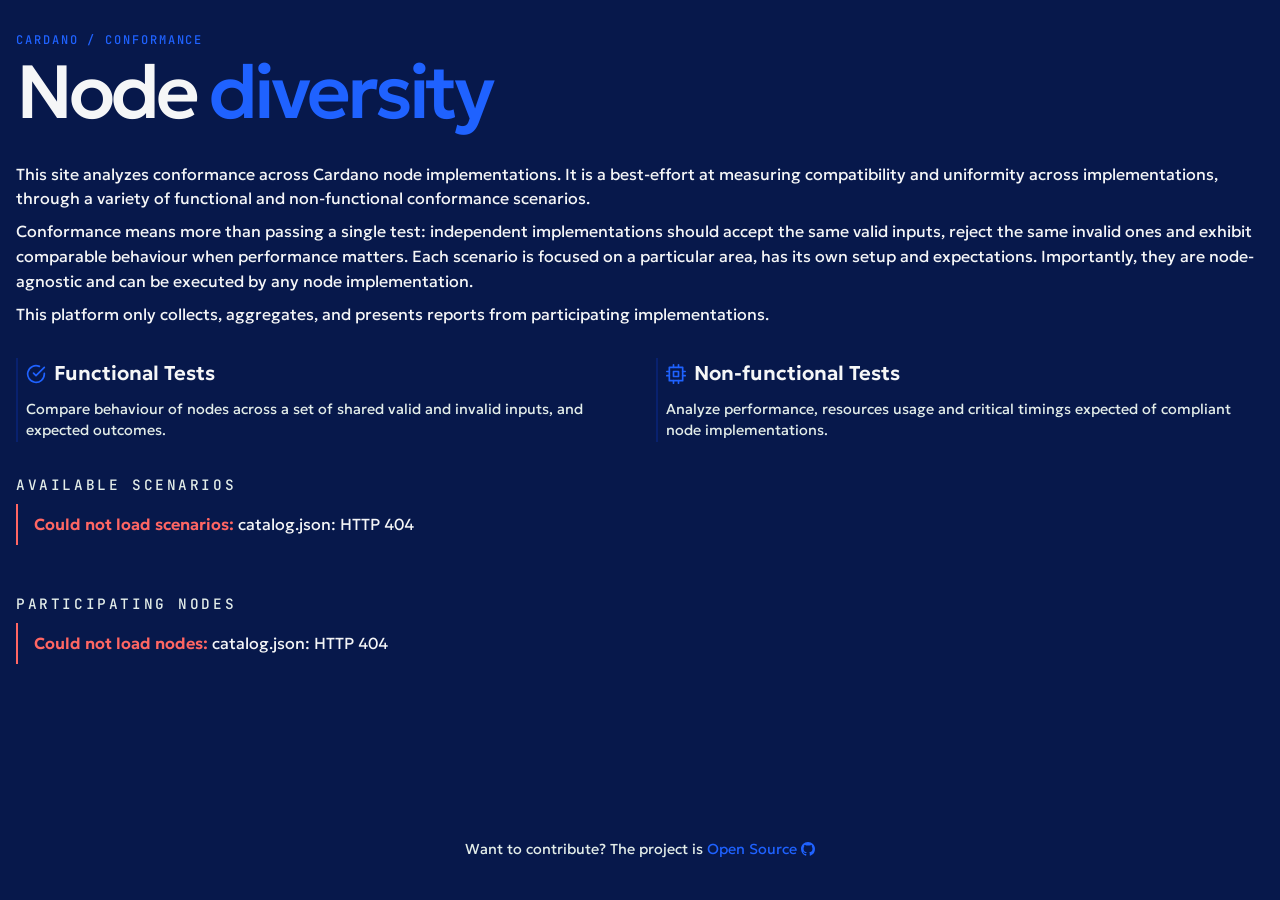
==== shared/index.html @ 98cc462e "Introduce new conformance scenarios and rework branding." ====
<!DOCTYPE html>
<html lang="en">
<head>
<meta charset="utf-8">
<meta name="viewport" content="width=device-width, initial-scale=1">
<title>Cardano Node Diversity</title>
<link rel="stylesheet" href="css/style.css">
</head>
<body>
<div class="page">
  <header class="home-hero container split">
    <div>
      <div class="eyebrow">CARDANO / CONFORMANCE</div>
      <h1>Node <span class="it">diversity</span></h1>
    </div>
  </header>

  <section class="home-intro">
    <p>This site analyzes conformance across Cardano node implementations. It is a best-effort at measuring compatibility and uniformity across implementations, through a variety of functional and non-functional conformance scenarios.</p>

    <p>Conformance means more than passing a single test: independent implementations should accept the same valid inputs, reject the same invalid ones and exhibit comparable behaviour when performance matters. Each scenario is focused on a particular area, has its own setup and expectations. Importantly, they are node-agnostic and can be executed by any node implementation.</p>

    <p>This platform only collects, aggregates, and presents reports from participating implementations.</p>

    <div class="home-explain">
      <article>
        <h2 class="icon-prefix"><img src="icons/check-circle.svg" alt="">Functional Tests</h2>
        <p class="prose m-top-sm">Compare behaviour of nodes across a set of shared valid and invalid inputs, and expected outcomes.</p>
      </article>
      <article>
        <h2 class="icon-prefix"><img src="icons/cpu.svg" alt="">Non-functional Tests</h2>
        <p class="prose m-top-sm">Analyze performance, resources usage and critical timings expected of compliant node implementations.</p>
      </article>
    </div>
  </section>

  <section>
    <div class="section-title">Available scenarios</div>
    <div id="scenarios" class="scenario-grid"><div class="loading">Loading scenarios&hellip;</div></div>
  </section>

  <section class="node-section">
    <div class="section-title">Participating nodes</div>
    <div id="nodes" class="node-list"><div class="loading">Loading nodes&hellip;</div></div>
  </section>

  <footer>
    <div class="footer-line">Want to contribute? The project is <a href="https://github.com/pragma-org/node-diversity-conformance" target="_blank" rel="noopener">Open Source <svg class="gh-link" fill="currentColor" width="16" height="16" viewBox="0 0 16 16"><path d="M8 0C3.58 0 0 3.58 0 8c0 3.54 2.29 6.53 5.47 7.59.4.07.55-.17.55-.38 0-.19-.01-.82-.01-1.49-2.01.37-2.53-.49-2.69-.94-.09-.23-.48-.94-.82-1.13-.28-.15-.68-.52-.01-.53.63-.01 1.08.58 1.23.82.72 1.21 1.87.87 2.33.66.07-.52.28-.87.51-1.07-1.78-.2-3.64-.89-3.64-3.95 0-.87.31-1.59.82-2.15-.08-.2-.36-1.02.08-2.12 0 0 .67-.21 2.2.82.64-.18 1.32-.27 2-.27.68 0 1.36.09 2 .27 1.53-1.04 2.2-.82 2.2-.82.44 1.1.16 1.92.08 2.12.51.56.82 1.27.82 2.15 0 3.07-1.87 3.75-3.65 3.95.29.25.54.73.54 1.48 0 1.07-.01 1.93-.01 2.2 0 .21.15.46.55.38A8.01 8.01 0 0016 8c0-4.42-3.58-8-8-8z"/></svg></a></div>
  </footer>
</div>
<script src="js/home.js"></script>
</body>
</html>
---- shared/css/style.css ----
@import url('https://fonts.googleapis.com/css2?family=Geologica:wght@200;300;400;500;600;700&family=JetBrains+Mono:wght@400;500;600&display=swap');

:root {
  --font-sans: 'Geologica', -apple-system, BlinkMacSystemFont, sans-serif;
  --font-mono: 'JetBrains Mono', ui-monospace, 'SF Mono', Menlo, Consolas, monospace;

  --color-bg: #07184b;

  --color-surface: #051239;
  --color-surface-hover: #08216e;

  --color-border: #051239;
  --color-border-accent: #08216e;

  --color-outline: #020613;

  --color-text: #f5f6f7;
  --color-text-muted: #e3ede9;

  --color-accent: #1f62ff;

  --color-success: #8fcb9b;
  --color-failure: #ff6663;
  --color-warning: #ffb800;

  --border-sm: 1px;
  --border-md: 2px;
  --outline-md: 8px;

  --text-xs: 0.75rem;
  --text-sm: 0.9rem;
  --text-lg: 1.25rem;
  --text-xl: clamp(2.2rem, 7vw, 4.7rem);

  --space-xs: 0.25rem;
  --space-sm: 0.5rem;
  --space-md: 1rem;
  --space-lg: 2rem;
  --space-xl: 4rem;

  --bar-lg: 2.25rem;
  --bar-sm: 1.75rem;

  --dimension-grid: 4.5rem 6ch 7ch;

  --logo-size: 4.2rem;
  --card-min-height: 13rem;
  --page-width: 80rem;
  --line-height: 1.55;
}

* { box-sizing: border-box; }
html { font-size: 16px; }
body {
  min-height: 100vh;
  margin: 0;
  background: var(--color-bg);
  color: var(--color-text);
  font-family: var(--font-sans);
  font-feature-settings: 'tnum';
  line-height: var(--line-height);
  -webkit-font-smoothing: antialiased;
}
a { color: var(--color-accent) !important; text-decoration: none; }
a:hover { text-decoration: underline; }
button { border: 0; font: inherit; }
code, pre { font-family: var(--font-mono); }
code { color: var(--color-text); font-size: var(--text-sm); }
h1, h2, h3, p { margin: 0; }
h1 { font-size: var(--text-xl); font-weight: 500; letter-spacing: -0.055em; line-height: 0.98; }
h2 { font-size: var(--text-lg); }
[hidden] { display: none !important; }

/* Shared behavior */
.container { display: flex; align-items: center; gap: var(--space-sm); }
.container.split { justify-content: space-between; }
.container.wrap { flex-wrap: wrap; }
.m-top-sm { margin-top: var(--space-sm); }
.m-top-md { margin-top: var(--space-md); }
.m-bottom-sm { margin-bottom: var(--space-sm); }
.meta-text { color: var(--color-text-muted); font: var(--text-xs) var(--font-mono); }
.key-values { display: flex; flex-direction: column; gap: 0.12rem; }
.key-value { display: flex; justify-content: space-between; gap: var(--space-md); color: var(--color-text-muted); font: var(--text-xs) var(--font-mono); }
.icon-prefix { display: inline-flex; align-items: center; gap: var(--space-sm); }
.panel { background: var(--color-surface); }
.footer-line a[href*='github.com']::after {
  display: inline-block;
  width: var(--text-sm);
  height: var(--text-sm);
  background-color: currentColor;
  content: '';
  vertical-align: -0.15em;
  mask: url('../icons/github.svg') center / contain no-repeat;
  -webkit-mask: url('../icons/github.svg') center / contain no-repeat;
}
.footer-line .gh-link { display: none; }
.button,
.gh-link {
  display: inline-flex;
  align-items: center;
  justify-content: center;
  gap: var(--space-sm);
  color: var(--color-accent);
  cursor: pointer;
}
.button:hover, .button.active { background: var(--color-accent); color: var(--color-text); }
.button { padding: var(--space-sm) var(--space-md); background: none; }

.page { display: flex; width: min(calc(100% - var(--space-lg)), var(--page-width)); min-height: 100vh; margin: 0 auto; padding: var(--space-lg) 0 var(--space-md); flex-direction: column; }
.header,
.home-hero {
  display: flex;
  align-items: flex-start;
  justify-content: space-between;
  gap: var(--space-lg);
}
.header { margin-bottom: var(--space-md); padding-bottom: var(--space-sm); }
.home-hero { align-items: flex-end; }
.header-copy { min-width: 0; }
.header h1 .it, .home-hero h1 .it { color: var(--color-accent); }
.header p { margin-top: var(--space-sm); color: var(--color-text-muted); }
.header p code { font-size: 0.9em; font-weight: 500; }
.home-hero p { margin-top: var(--space-md); color: var(--color-text); }
.breadcrumb-link { color: inherit; }
.breadcrumb-link:hover { color: var(--color-text); text-decoration: none; }

.eyebrow,
.section-title,
.filter-bar .label,
.bar-group-label,
.status { font-family: var(--font-mono); text-transform: uppercase; }
.eyebrow { margin-bottom: var(--space-sm); color: var(--color-accent); font: 500 var(--text-xs) var(--font-mono); letter-spacing: 0.16em; }
.section { margin-bottom: var(--space-xl); }
.section-title { padding-bottom: var(--space-sm); color: var(--color-text-muted); font-size: var(--text-sm); font-weight: 500; letter-spacing: 0.18em; }
.section-title em { margin-left: var(--space-sm); color: var(--color-text-muted); font: 400 var(--text-sm) var(--font-sans); letter-spacing: 0; text-transform: none; }
.section-title-controls { display: flex; align-items: center; justify-content: space-between; gap: var(--space-md); }
.section-title-controls .filter-bar { flex: 1 1 auto; justify-content: flex-end; margin-bottom: 0; letter-spacing: 0; }
.note { margin-bottom: var(--space-md); padding: var(--space-sm) var(--space-md); border-left: var(--border-md) solid var(--color-accent); color: var(--color-text); }
.note strong { color: var(--color-text); font-weight: 600; }
.note em { color: var(--color-accent); font-style: italic; font-weight: 500; }
.note.error { border-left-color: var(--color-failure); }
.note.warn { border-left-color: var(--color-warning); }
.note.error strong { color: var(--color-failure); }
.note.warn strong { color: var(--color-warning); }
.note svg { margin-right: var(--space-sm); }

.summary,
.scenario-grid { display: grid; grid-template-columns: repeat(auto-fit, minmax(13rem, 1fr)); gap: var(--space-md); }
.card { position: relative; padding: var(--space-md); transition: border-color 0.15s; }
.card, .scenario-card, .node-card { box-shadow: var(--outline-md) var(--outline-md) var(--color-outline); }
.scenario-card:hover, .turbo-node-card.selected, .turbo-node-card:hover { box-shadow: var(--outline-md) var(--outline-md) var(--color-accent); }
.node-name,
.fail-header .name { font-size: var(--text-sm); font-weight: 600; }
.dot, .node-name .dot, .fail-header .name .dot { width: 0.35rem; height: 0.35rem; flex: 0 0 auto; display: inline-flex; }
.status { display: inline-flex; align-items: center; gap: var(--space-sm); margin-bottom: var(--space-sm); font-size: var(--text-xs); font-weight: 600; letter-spacing: 0.16em; }
.status::before { width: var(--space-sm); height: var(--border-sm); background: currentColor; content: ''; opacity: 0.5; }
.score.pass, .score.full, .status.pass, .key-value .ok, .dimension-status.full, td.full { color: var(--color-success); }
.score.fail, .score.partial, .status.fail, .key-value .ko, .dimension-status.partial, td.partial { color: var(--color-failure); }
.status.error, .status.unknown, td.na, td.missing, .dimension-status.unknown { color: var(--color-text-muted); }
.card .score { font-size: var(--text-lg); font-weight: 600; font-variant-numeric: tabular-nums; letter-spacing: -0.02em; line-height: 1; }
.card .ratio, .score + .cnt { margin-left: var(--space-md); color: var(--color-text-muted); font: 500 var(--text-xs) var(--font-mono); }
.key-values.m-top-md { margin-top: var(--space-md); }
.key-value .ok { color: var(--color-success); }
.key-value .ko { color: var(--color-failure); }
.meta-text a { color: var(--color-text); }
.card .err-msg, .card .warn-msg { color: var(--color-failure); font: var(--text-xs) var(--font-mono); opacity: 0.8; overflow-wrap: anywhere; }
.card .warn-msg { color: var(--color-warning); }

.bar-chart { display: flex; flex-direction: column; gap: var(--space-sm); }
.bar-group-label { display: flex; align-items: center; gap: var(--space-sm); margin-top: var(--space-sm); color: var(--color-text-muted); font-size: var(--text-xs); font-weight: 600; letter-spacing: 0.2em; }
.bar-group-label:first-child { margin-top: 0; }
.bar-group-label::before { width: var(--space-md); height: var(--border-sm); background: currentColor; content: ''; opacity: 0.7; }
.bar-group-fraction { margin-left: auto; letter-spacing: 0; text-transform: none; }
.bar-row { position: relative; height: var(--bar-lg); overflow: hidden; }
.bar-row.slim { height: var(--bar-sm); }
.bar-fill { min-width: var(--border-md); height: 100%; opacity: 0.32; }
.bar-info { position: absolute; inset: 0; display: flex; align-items: center; justify-content: space-between; gap: var(--space-md); padding: 0 var(--space-md); pointer-events: none; }
.bar-info-group { display: flex; align-items: baseline; gap: var(--space-md); min-width: 0; }
.bar-name { font-size: var(--text-sm); font-weight: 600; }
.bar-row.slim .bar-name { font-size: var(--text-sm); font-weight: 500; }
.bar-info-group .meta-text { white-space: nowrap; }
.bar-value { color: var(--color-text); font-weight: 600; }

.filter-bar { margin-bottom: var(--space-md); }
.filter-bar .label { margin-right: var(--space-sm); color: var(--color-text-muted); font-size: var(--text-xs); font-weight: 500; letter-spacing: 0.18em; }
.filter-sep { width: var(--border-sm); height: 1.1rem; margin: 0 var(--space-sm); background: var(--color-border); }

.table-wrap { overflow-x: auto; }
table { width: 100%; border-collapse: collapse; font-size: var(--text-sm); table-layout:fixed; }
.uplc-table col.table-scenario { width: 34%; }
.uplc-table { table-layout: auto; }
.uplc-table col.table-node { width: 1%; }
th, td { padding: var(--space-sm) var(--space-md); text-align: right; }
th { position: sticky; top: 0; border-bottom: var(--border-md) solid var(--color-outline); color: var(--color-text); font-weight: 600; white-space: nowrap; }
th > .dot { margin-right: var(--space-sm); position: relative; top: 0.1em; }
th:first-child, td:first-child { text-align: left; }
th .th-sub { display: block; margin-top: 0.15rem; font-weight: 400; }
td { color: var(--color-text); font-family: var(--font-mono); font-variant-numeric: tabular-nums; white-space: nowrap; word-wrap: break-word; }
td:first-child { color: var(--color-text); font-weight: 500; }
tbody { border-left: var(--border-md) solid var(--color-surface); border-right: var(--border-md) solid var(--color-surface); }
tbody tr td { background: var(--color-surface); }
tbody tr:hover td { background: var(--color-surface-hover); }
tbody tr.grouped:hover > td:first-child { background: var(--color-surface); }
tbody tr.grouped:hover + tr td { background: var(--color-surface-hover); }
td.full, td.partial { font-weight: 600; }
span.cnt { margin-left: var(--space-sm); color: var(--color-text-muted); font-size: var(--text-xs); font-weight: 400; }
.group-count { display: flex; align-items: baseline; justify-content: flex-end; flex-wrap: wrap; gap: var(--space-md); margin-left: auto; color: var(--color-text-muted); font-weight: 400; letter-spacing: 0; }
.group-fraction { display: inline-flex; align-items: baseline; gap: var(--space-md); }
.group-fraction .score { font-size: var(--text-sm); font-weight: 600; font-variant-numeric: tabular-nums; }
.fraction-value { color: var(--color-text-muted); font: 500 var(--text-xs) var(--font-mono); white-space: nowrap; }
.empty-row td { padding: var(--space-lg); color: var(--color-text-muted); font-family: var(--font-sans); text-align: center; }
.group-header td { position: static; padding-top: 0; padding-bottom: 0; }
.group-header[data-depth] td:first-child { position: relative; padding-left: calc(var(--space-md) + var(--group-depth, 0) * var(--space-lg)); }
.group-header[data-depth]:not([data-depth='0']) td:first-child::before,
.scenario-row > td:first-child::before { position: absolute; top: 0; bottom: 0; left: calc(var(--space-md) + var(--group-depth, 0) * var(--space-lg)); border-left: var(--border-sm) solid var(--color-border-accent); content: ''; }
.group-header[data-depth]:not([data-depth='0']) td:first-child::before { left: calc(var(--space-md) + var(--group-parent-depth, 0) * var(--space-lg)); }
.group-header .button, .group-header .button:hover { background: transparent; color: var(--color-text); padding-left: 0; padding-right: 0;}
.group-toggle { justify-content: flex-start; width: 100%; gap: var(--space-sm); }
.group-toggle-marker { width: 1ch; flex: 0 0 1ch; color: var(--color-accent); font-family: var(--font-mono); }
.group-toggle-marker::before { content: '\2212'; }
.group-toggle[aria-expanded='false'] .group-toggle-marker::before { content: '+'; }
.group-label { flex: 0 0 auto; }
.group-dimensions, .dimension-labels { color: var(--color-text-muted); font: var(--text-xs) var(--font-mono); }
.uplc-table .group-node-cell, .uplc-table .dimension-cell { min-width: 0; }
.group-node-cell > div, .dimension-cell > div { display: grid; grid-template-columns: 7ch 7ch; gap: var(--space-md); align-items: baseline; line-height: 1.2; }
.group-node-cell .score, .dimension-status { text-align: right; }
.group-node-cell .dimension-status, .dimension-cell .dimension-status { grid-column: 2; }
.scenario-toggle { display: block; width: 100%; padding: 0; background: none; color: inherit; cursor: pointer; font: inherit; text-align: left; }
.scenario-toggle::before { margin-left: var(--space-sm); margin-right: var(--space-sm); color: var(--color-accent); content: '+'; font-family: var(--font-mono); }
.scenario-toggle[aria-expanded='true']::before { content: '\2212'; }
.scenario-row td { padding-top: 0; padding-bottom: 0; }
.scenario-row > td:first-child { position: relative; padding-left: calc(var(--space-md) + var(--group-depth, 0) * var(--space-lg) + 1.8rem); }
.scenario-detail { color: var(--color-text-muted); font-size: var(--text-sm); }
.scenario-detail .prose {
  border-left: var(--border-sm) solid var(--color-border-accent);
  padding-left: var(--space-md);
  white-space: normal;
  margin-left: calc(2 * var(--space-md) + var(--space-sm));
}

.turbo-node-card { width: 100%; color: inherit; text-align: left; cursor: pointer; }
.turbo-node-card.selected { background: var(--color-surface-hover); }
.turbo-node-card.selected:hover { transform: none; }
.turbo-metrics { display: grid; gap: var(--space-sm); margin-top: var(--space-md); font: var(--text-xs) var(--font-mono); }
.turbo-metric { display: grid; grid-template-columns: 4rem minmax(0, 1fr); gap: var(--space-sm); align-items: baseline; }
.turbo-metric strong { color: var(--color-text-muted); font-weight: 500; }
.turbo-metric-values { display: grid; gap: 0.15rem; min-width: 0; color: var(--color-text); }
.turbo-metric-line { display: grid; grid-template-columns: 3.5rem 10ch minmax(0, 1fr); gap: var(--space-sm); align-items: baseline; }
.turbo-stat-label { color: var(--color-text-muted); }
.turbo-stat-value { min-width: 0; text-align: right; white-space: nowrap; }
.turbo-stat-delta { min-width: 0; white-space: nowrap; }
.turbo-stat-delta.pass { color: var(--color-success); }
.turbo-stat-delta.fail { color: var(--color-failure); }
.turbo-metric-cell { vertical-align: middle; }
.turbo-cell-values { display: grid; grid-template-columns: 11ch 9ch; justify-content: end; align-items: baseline; gap: var(--space-sm); }
.turbo-metric-cell .measure { color: var(--color-text); text-align: right; white-space: nowrap; }
.turbo-metric-cell .deviation { color: var(--color-text-muted); font-size: var(--text-xs); font-weight: 400; }
.turbo-metric-cell .deviation.pass { color: var(--color-success); }
.turbo-metric-cell .deviation.fail { color: var(--color-failure); }
tbody tr.turbo-row-hover > td { background: var(--color-surface-hover); }
td.turbo-dimension { color: var(--color-text-muted); font: 500 var(--text-xs) var(--font-mono); text-align: right; }

.fail-node { margin-bottom: var(--space-lg); }
.fail-header { display: flex; align-items: baseline; justify-content: flex-start; margin-bottom: var(--space-sm); padding-bottom: var(--space-sm); border-bottom: var(--border-sm) dashed var(--color-border); }
.fail-header .count { color: var(--color-failure); position: relative; left: var(--space-xs); }
.fail-header .count.none { color: var(--color-success); }
.fail-class { margin-bottom: var(--space-sm); }
.fail-class > summary { display: flex; justify-content: space-between; gap: var(--space-md); padding: var(--space-sm) var(--space-md); cursor: pointer; list-style: none; font-size: var(--text-sm); }
.fail-class > summary::-webkit-details-marker { display: none; }
.fail-class > summary::before { color: var(--color-accent); content: '+'; font-family: var(--font-mono); }
.fail-class[open] > summary::before { content: '\2212'; }
.fail-class > summary .cls { flex: 1; color: var(--color-text); }
.fail-class > summary .n { color: var(--color-failure); }
.fail-class > summary .rules { color: var(--color-text-muted); }
.fail-samples { padding: var(--space-sm) var(--space-md) var(--space-md); border-top: var(--border-sm) solid var(--color-border); }
.fail-sample { padding: var(--space-sm) 0; border-bottom: var(--border-sm) solid var(--color-border); }
.fail-sample:last-child { border-bottom: 0; }
.fail-sample .id, .more { color: var(--color-text); font: var(--text-xs) var(--font-mono); }
.fail-sample pre { max-height: 14rem; margin-top: var(--space-sm); padding: var(--space-sm); overflow: auto; border: var(--border-sm) solid var(--color-border); background: var(--color-bg); color: var(--color-text-muted); font-size: var(--text-xs); white-space: pre-wrap; overflow-wrap: anywhere; }
.more { padding-top: var(--space-sm); color: var(--color-text-muted); }

.sources { gap: var(--space-sm); }
.src-tag {
  padding: var(--space-sm) var(--space-md);
  color: var(--color-text-muted);
  font: var(--text-xs) var(--font-mono);
  display: inline-flex;
  justify-content: center;
  align-items: center;
  gap: var(--space-sm);
}
.loading { color: var(--color-text-muted); font: var(--text-sm) var(--font-mono); }

.home-intro { padding: var(--space-lg) 0; color: var(--color-text); }
p + p { margin-top: var(--space-sm); }
.home-explain { display: grid; grid-template-columns: repeat(2, minmax(0, 1fr)); gap: var(--space-lg); margin-top: var(--space-lg); }
.home-explain article { padding-left: var(--space-sm); border-left: var(--border-md) solid var(--color-border-accent); }
.home-explain h2 { font-weight: 600; }
.home-explain h2 img { width: var(--text-lg); height: var(--text-lg); }
.prose { color: var(--color-text); line-height: 1.5; font-size: var(--text-sm); }
.home-explain .prose { color: var(--color-text-muted); }
.node-section { margin-top: var(--space-lg); }
.node-list { display: flex; flex-direction: column; gap: var(--space-md); }
.node-card { display: flex; background: var(--color-surface); align-items: flex-start; gap: var(--space-md); padding: var(--space-md); }
.node-logo { width: var(--logo-size); height: var(--logo-size); flex: 0 0 var(--logo-size); object-fit: contain; }
.node-card-body { min-width: 0; flex: 1; }
.node-card-heading { display: flex; align-items: flex-start; justify-content: space-between; gap: var(--space-md); }
.node-card h2 { font-weight: 500; line-height: 1.2; }
.node-score { display: flex; flex: 0 0 auto; flex-direction: column; align-items: flex-end; font-family: var(--font-mono); }
.node-score strong { font-weight: 600; line-height: 1; }
.node-score span { margin-top: var(--space-sm); color: var(--color-text-muted); font-size: var(--text-xs); }
.node-scenarios { display: grid; grid-template-columns: repeat(2, minmax(0, 1fr)); gap: 0.18rem var(--space-lg); margin-top: var(--space-md); padding-top: var(--space-sm); }
.node-scenarios strong { color: var(--color-accent); font-weight: 600; }
.node-card-links { min-height: 1rem; margin-top: var(--space-sm); font: var(--text-xs) var(--font-mono); }
.node-card-separator { color: var(--color-border-accent); }
.node-description p + ul, .node-description ul + p { margin-top: var(--space-sm); }
.node-description ul { padding-left: var(--space-lg); }
.node-description code { color: var(--color-accent); }
.node-label { padding: var(--space-sm) var(--space-sm); color: var(--color-text-muted); font: var(--text-xs) var(--font-mono); }
.node-label .dot { width: 0.3rem; height: 0.3rem; }
.scenario-card { display: flex; min-height: var(--card-min-height); flex-direction: column; padding: var(--space-md); color: var(--color-text); transition: transform 0.15s, border-color 0.15s, background 0.15s; }
.scenario-card:hover, .turbo-node-card:hover { background: var(--color-surface-hover); text-decoration: none; transform: translateY(-2px); }
.scenario-card .kind { width: fit-content; padding: 0.18rem var(--space-sm); font: var(--text-xs) var(--font-mono); color: var(--color-text-muted) !important; letter-spacing: 0.08em; text-transform: uppercase; }
.scenario-card .kind img { width: var(--text-sm); height: var(--text-sm); }
.scenario-card .arrow { color: var(--color-accent); }
.scenario-card h2 { margin-top: var(--space-lg); font-weight: 500; color: var(--color-text) !important; }
.scenario-nodes { flex-wrap: wrap; margin-top: auto; padding-top: var(--space-lg); }
.scenario-meta { display: flex; flex-wrap: wrap; justify-content: space-between; gap: var(--space-md); margin-bottom: var(--space-lg); color: var(--color-text-muted); font: var(--text-xs) var(--font-mono); }
td.measure { color: var(--color-accent); font-family: var(--font-mono); white-space: nowrap; }
.dimension-summary { display: flex; flex-direction: column; gap: 0.15rem; }
.dimension-summary strong { color: var(--color-text); font-weight: 500; }
.dimension-summary .summary-measure { display: grid; grid-template-columns: 7ch 12ch; align-items: baseline; justify-content: end; gap: var(--space-md); }
.dimension-summary .summary-score { color: var(--color-text); font-size: var(--text-sm); font-weight: 600; font-variant-numeric: tabular-nums; letter-spacing: -0.02em; line-height: 1; text-align: right; }
.dimension-summary .summary-score.full { color: var(--color-success); }
.dimension-summary .summary-score.partial { color: var(--color-failure); }
.dimension-summary .summary-score.unknown { color: var(--color-text-muted); }
.dimension-summary .summary-fraction { color: var(--color-text-muted); font: 500 var(--text-xs) var(--font-mono); text-align: right; white-space: nowrap; }
.dimension-status { font: 600 var(--text-xs) var(--font-mono); }
#cost-models { color: var(--color-text-muted); }
#cost-models code { color: var(--color-accent); }

footer { margin-top: auto; margin-bottom: var(--space-sm); padding: var(--space-lg) 0 var(--space-md); color: var(--color-text-muted); font-size: var(--text-sm); text-align: center; }

@media (max-width: 48rem) {
  html { font-size: 14px; }
  .page { width: min(calc(100% - var(--space-lg)), var(--page-width)); }
  .header, .home-hero { flex-direction: column; gap: var(--space-md); }
  .home-hero { align-items: flex-start; }
  .section-title-controls { align-items: flex-start; flex-direction: column; }
  .section-title-controls .filter-bar { justify-content: flex-start; }
  .summary { grid-template-columns: 1fr; }
  .bar-sub { display: none; }
  .home-explain { grid-template-columns: 1fr; gap: var(--space-md); }
  .scenario-meta { align-items: flex-start; flex-direction: column; }
  .node-card-heading { flex-direction: column; gap: var(--space-sm); }
  .node-score { align-items: flex-start; }
}
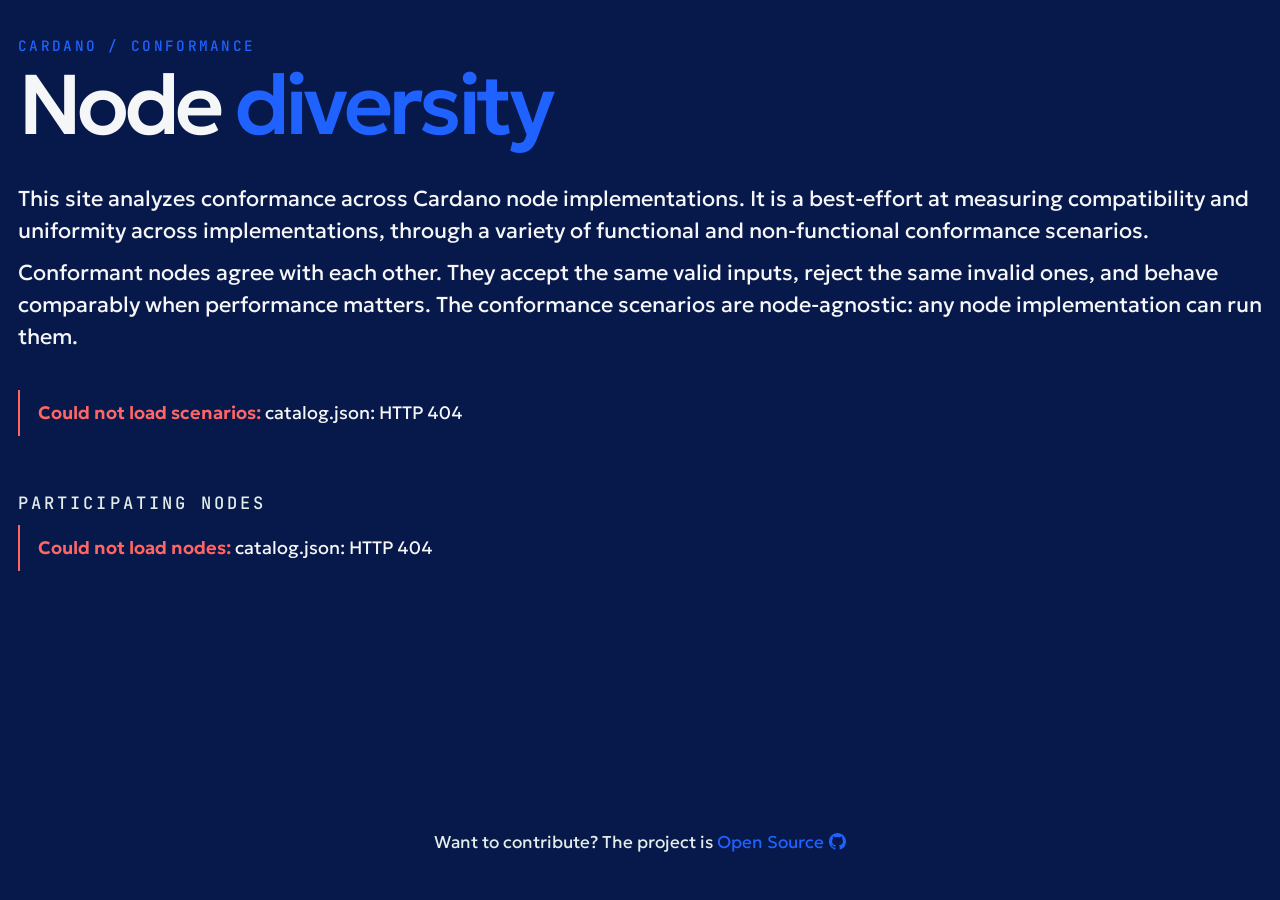
==== commit c1faced4: "feat: support v2 of the cbor report and clean-up the ui Signed-off-by: Eric Torreborre <etorreborre@" ====
--- a/shared/index.html
+++ b/shared/index.html
@@ -18,24 +18,10 @@
   <section class="home-intro">
     <p>This site analyzes conformance across Cardano node implementations. It is a best-effort at measuring compatibility and uniformity across implementations, through a variety of functional and non-functional conformance scenarios.</p>
 
-    <p>Conformance means more than passing a single test: independent implementations should accept the same valid inputs, reject the same invalid ones and exhibit comparable behaviour when performance matters. Each scenario is focused on a particular area, has its own setup and expectations. Importantly, they are node-agnostic and can be executed by any node implementation.</p>
-
-    <p>This platform only collects, aggregates, and presents reports from participating implementations.</p>
-
-    <div class="home-explain">
-      <article>
-        <h2 class="icon-prefix"><img src="icons/check-circle.svg" alt="">Functional Tests</h2>
-        <p class="prose m-top-sm">Compare behaviour of nodes across a set of shared valid and invalid inputs, and expected outcomes.</p>
-      </article>
-      <article>
-        <h2 class="icon-prefix"><img src="icons/cpu.svg" alt="">Non-functional Tests</h2>
-        <p class="prose m-top-sm">Analyze performance, resources usage and critical timings expected of compliant node implementations.</p>
-      </article>
-    </div>
+    <p>Conformant nodes agree with each other. They accept the same valid inputs, reject the same invalid ones, and behave comparably when performance matters. The conformance scenarios are node-agnostic: any node implementation can run them.</p>
   </section>
 
   <section>
-    <div class="section-title">Available scenarios</div>
     <div id="scenarios" class="scenario-grid"><div class="loading">Loading scenarios&hellip;</div></div>
   </section>
 
--- a/shared/css/style.css
+++ b/shared/css/style.css
@@ -27,13 +27,16 @@
   --border-md: 2px;
   --outline-md: 8px;
 
-  --text-xs: 0.75rem;
-  --text-sm: 0.9rem;
+  --text-xs: 0.8rem;
+  --text-sm: 0.95rem;
+  --text-md: 18px;
   --text-lg: 1.25rem;
   --text-xl: clamp(2.2rem, 7vw, 4.7rem);
 
   --space-xs: 0.25rem;
   --space-sm: 0.5rem;
+  /* How far the text under or beside a score bar is set in from the edges of the bar. */
+  --bar-indent: 0.3rem;
   --space-md: 1rem;
   --space-lg: 2rem;
   --space-xl: 4rem;
@@ -50,7 +53,7 @@
 }
 
 * { box-sizing: border-box; }
-html { font-size: 16px; }
+html { font-size: var(--text-md); }
 body {
   min-height: 100vh;
   margin: 0;
@@ -131,6 +134,8 @@
 .status { font-family: var(--font-mono); text-transform: uppercase; }
 .eyebrow { margin-bottom: var(--space-sm); color: var(--color-accent); font: 500 var(--text-xs) var(--font-mono); letter-spacing: 0.16em; }
 .section { margin-bottom: var(--space-xl); }
+.section-compact { margin-bottom: var(--space-md); }
+.section-tight { margin-bottom: var(--space-lg); }
 .section-title { padding-bottom: var(--space-sm); color: var(--color-text-muted); font-size: var(--text-sm); font-weight: 500; letter-spacing: 0.18em; }
 .section-title em { margin-left: var(--space-sm); color: var(--color-text-muted); font: 400 var(--text-sm) var(--font-sans); letter-spacing: 0; text-transform: none; }
 .section-title-controls { display: flex; align-items: center; justify-content: space-between; gap: var(--space-md); }
@@ -156,7 +161,8 @@
 .status::before { width: var(--space-sm); height: var(--border-sm); background: currentColor; content: ''; opacity: 0.5; }
 .score.pass, .score.full, .status.pass, .key-value .ok, .dimension-status.full, td.full { color: var(--color-success); }
 .score.fail, .score.partial, .status.fail, .key-value .ko, .dimension-status.partial, td.partial { color: var(--color-failure); }
-.status.error, .status.unknown, td.na, td.missing, .dimension-status.unknown { color: var(--color-text-muted); }
+.status.error, .status.unknown, td.na, .dimension-status.unknown { color: var(--color-text-muted); }
+.status.missing, td.missing, .dimension-status.missing, .summary-count.missing, .missing-value { color: var(--color-warning); }
 .card .score { font-size: var(--text-lg); font-weight: 600; font-variant-numeric: tabular-nums; letter-spacing: -0.02em; line-height: 1; }
 .card .ratio, .score + .cnt { margin-left: var(--space-md); color: var(--color-text-muted); font: 500 var(--text-xs) var(--font-mono); }
 .key-values.m-top-md { margin-top: var(--space-md); }
@@ -165,6 +171,34 @@
 .meta-text a { color: var(--color-text); }
 .card .err-msg, .card .warn-msg { color: var(--color-failure); font: var(--text-xs) var(--font-mono); opacity: 0.8; overflow-wrap: anywhere; }
 .card .warn-msg { color: var(--color-warning); }
+.summary-breakdown { width: auto; margin-top: var(--space-md); border-collapse: collapse; font: var(--text-xs) var(--font-mono); }
+.summary-breakdown th, .summary-breakdown td { position: static; padding: 0 var(--space-md) 0 0; border: 0; text-align: left; }
+.summary-breakdown th { color: var(--color-text-muted); font-size: var(--text-xs); font-weight: 500; letter-spacing: 0.08em; text-transform: uppercase; }
+.summary-breakdown td { font-size: var(--text-sm); font-weight: 600; }
+#cards { align-items: start; }
+/* The pill wraps under the name when the card is too narrow for both. */
+.card-head { display: flex; flex-wrap: wrap; align-items: center; justify-content: space-between; gap: var(--space-xs) var(--space-sm); margin-bottom: var(--space-sm); }
+.card .node-name { display: flex; }
+.node-logo-small { width: 1.6rem; height: 1.6rem; flex: none; object-fit: contain; }
+.card-score { margin-top: var(--space-md); }
+.freshness { position: relative; padding: 0.1rem 0.55rem; border: var(--border-sm) solid currentColor; border-radius: 999px; font: 600 var(--text-xs) var(--font-mono); letter-spacing: 0.08em; text-transform: uppercase; cursor: help; }
+.freshness:focus-visible { outline: var(--border-md) solid currentColor; outline-offset: 2px; }
+.freshness.latest { color: var(--color-success); }
+.freshness.outdated { color: var(--color-warning); }
+.freshness-tip { position: absolute; top: calc(100% + 0.5rem); right: 0; z-index: 10; width: 14rem; padding: var(--space-sm) var(--space-md); border: var(--border-sm) solid currentColor; background: var(--color-surface-hover); box-shadow: var(--outline-md) var(--outline-md) var(--color-outline); color: var(--color-text); font: 400 var(--text-xs) / 1.5 var(--font-sans); letter-spacing: 0; text-transform: none; visibility: hidden; opacity: 0; transition: opacity 0.15s; pointer-events: none; }
+.freshness:hover .freshness-tip, .freshness:focus .freshness-tip { visibility: visible; opacity: 1; }
+.freshness.pending { color: var(--color-text-muted); cursor: default; }
+.card-score strong { display: block; }
+.card-score .node-score-bar { display: block; }
+.card-details { margin-top: var(--space-md); font: var(--text-xs) var(--font-mono); }
+.card-details summary { display: flex; align-items: center; gap: var(--space-sm); color: var(--color-accent); cursor: pointer; list-style: none; }
+.card-details summary::-webkit-details-marker { display: none; }
+.card-details summary::before { content: '\25B8'; transition: transform 0.15s; }
+.card-details[open] summary::before { transform: rotate(90deg); }
+.card-details summary:hover { color: var(--color-text); }
+.card-details .key-values { margin-top: var(--space-sm); }
+.summary-count.pass { color: var(--color-success); }
+.summary-count.fail { color: var(--color-failure); }
 
 .bar-chart { display: flex; flex-direction: column; gap: var(--space-sm); }
 .bar-group-label { display: flex; align-items: center; gap: var(--space-sm); margin-top: var(--space-sm); color: var(--color-text-muted); font-size: var(--text-xs); font-weight: 600; letter-spacing: 0.2em; }
@@ -186,12 +220,26 @@
 .filter-sep { width: var(--border-sm); height: 1.1rem; margin: 0 var(--space-sm); background: var(--color-border); }
 
 .table-wrap { overflow-x: auto; }
+/* Tall, but short enough that the title above and the footer below fit on the screen with it. */
+.turbo-table-viewport { max-height: clamp(20rem, calc(100vh - 14rem), 42rem); overflow: auto; }
 table { width: 100%; border-collapse: collapse; font-size: var(--text-sm); table-layout:fixed; }
+.turbo-table { width: max-content; min-width: 100%; table-layout: auto; }
+.turbo-table .turbo-fit-column { width: 1%; }
+.turbo-table .turbo-node-column { width: auto; }
+.turbo-table .turbo-fit-cell { width: 1%; white-space: nowrap; }
+.turbo-table .turbo-node-cell { min-width: max-content; text-align: right; }
+.turbo-table th.turbo-meta-cell, .turbo-table td.turbo-meta-cell { text-align: left; }
+.ledger-table { width: max-content; min-width: 100%; table-layout: auto; }
+.ledger-table col.table-scenario { width: max-content; }
+.ledger-table col.table-node { width: 1%; }
+.ledger-table th:first-child, .ledger-table td:first-child { width: max-content; white-space: nowrap; }
+.ledger-table th:not(:first-child), .ledger-table td:not(:first-child) { min-width: max-content; }
 .uplc-table col.table-scenario { width: 34%; }
-.uplc-table { table-layout: auto; }
+.uplc-table { --uplc-score-width: 8ch; --uplc-fraction-width: 11ch; table-layout: auto; }
 .uplc-table col.table-node { width: 1%; }
-th, td { padding: var(--space-sm) var(--space-md); text-align: right; }
+th, td { padding: var(--space-xs) var(--space-md); text-align: right; }
 th { position: sticky; top: 0; border-bottom: var(--border-md) solid var(--color-outline); color: var(--color-text); font-weight: 600; white-space: nowrap; }
+.turbo-table th { z-index: 1; background: var(--color-surface); }
 th > .dot { margin-right: var(--space-sm); position: relative; top: 0.1em; }
 th:first-child, td:first-child { text-align: left; }
 th .th-sub { display: block; margin-top: 0.15rem; font-weight: 400; }
@@ -204,12 +252,12 @@
 tbody tr.grouped:hover + tr td { background: var(--color-surface-hover); }
 td.full, td.partial { font-weight: 600; }
 span.cnt { margin-left: var(--space-sm); color: var(--color-text-muted); font-size: var(--text-xs); font-weight: 400; }
-.group-count { display: flex; align-items: baseline; justify-content: flex-end; flex-wrap: wrap; gap: var(--space-md); margin-left: auto; color: var(--color-text-muted); font-weight: 400; letter-spacing: 0; }
-.group-fraction { display: inline-flex; align-items: baseline; gap: var(--space-md); }
-.group-fraction .score { font-size: var(--text-sm); font-weight: 600; font-variant-numeric: tabular-nums; }
-.fraction-value { color: var(--color-text-muted); font: 500 var(--text-xs) var(--font-mono); white-space: nowrap; }
+.group-fraction { display: grid; grid-template-columns: 6ch 7ch; align-items: baseline; justify-content: end; gap: var(--space-md); min-width: 15ch; }
+.group-fraction .score { font-size: var(--text-sm); font-weight: 600; font-variant-numeric: tabular-nums; text-align: right; }
+.fraction-value { color: var(--color-text-muted); font: 500 var(--text-xs) var(--font-mono); text-align: right; white-space: nowrap; }
 .empty-row td { padding: var(--space-lg); color: var(--color-text-muted); font-family: var(--font-sans); text-align: center; }
 .group-header td { position: static; padding-top: 0; padding-bottom: 0; }
+.group-header .group-count-cell { color: var(--color-text-muted); }
 .group-header[data-depth] td:first-child { position: relative; padding-left: calc(var(--space-md) + var(--group-depth, 0) * var(--space-lg)); }
 .group-header[data-depth]:not([data-depth='0']) td:first-child::before,
 .scenario-row > td:first-child::before { position: absolute; top: 0; bottom: 0; left: calc(var(--space-md) + var(--group-depth, 0) * var(--space-lg)); border-left: var(--border-sm) solid var(--color-border-accent); content: ''; }
@@ -222,10 +270,10 @@
 .group-label { flex: 0 0 auto; }
 .group-dimensions, .dimension-labels { color: var(--color-text-muted); font: var(--text-xs) var(--font-mono); }
 .uplc-table .group-node-cell, .uplc-table .dimension-cell { min-width: 0; }
-.group-node-cell > div, .dimension-cell > div { display: grid; grid-template-columns: 7ch 7ch; gap: var(--space-md); align-items: baseline; line-height: 1.2; }
+.group-node-cell > div, .dimension-cell > div { display: grid; grid-template-columns: var(--uplc-score-width) var(--uplc-fraction-width); justify-content: end; gap: var(--space-md); align-items: baseline; line-height: 1.2; }
 .group-node-cell .score, .dimension-status { text-align: right; }
 .group-node-cell .dimension-status, .dimension-cell .dimension-status { grid-column: 2; }
-.scenario-toggle { display: block; width: 100%; padding: 0; background: none; color: inherit; cursor: pointer; font: inherit; text-align: left; }
+.scenario-toggle { display: block; width: 100%; padding: 0; background: none; color: inherit; cursor: pointer; font: inherit; text-align: left; position: relative; left: calc(-1 * (var(--text-md) + var(--space-sm))); }
 .scenario-toggle::before { margin-left: var(--space-sm); margin-right: var(--space-sm); color: var(--color-accent); content: '+'; font-family: var(--font-mono); }
 .scenario-toggle[aria-expanded='true']::before { content: '\2212'; }
 .scenario-row td { padding-top: 0; padding-bottom: 0; }
@@ -235,30 +283,59 @@
   border-left: var(--border-sm) solid var(--color-border-accent);
   padding-left: var(--space-md);
   white-space: normal;
-  margin-left: calc(2 * var(--space-md) + var(--space-sm));
-}
+  margin-left: calc(var(--group-depth, 0) * var(--space-lg) + 1rem);
+}
+.scenario-result { display: grid; grid-template-columns: max-content minmax(0, 1fr); gap: var(--space-xs) var(--space-md); margin-top: var(--space-sm); font: var(--text-xs) var(--font-mono); }
+.scenario-result-label { color: var(--color-text-muted); font-weight: 600; }
+.scenario-result code { min-width: 0; overflow-wrap: anywhere; white-space: pre-wrap; }
+.scenario-result .failure-value { color: var(--color-failure); }
 
 .turbo-node-card { width: 100%; color: inherit; text-align: left; cursor: pointer; }
 .turbo-node-card.selected { background: var(--color-surface-hover); }
 .turbo-node-card.selected:hover { transform: none; }
-.turbo-metrics { display: grid; gap: var(--space-sm); margin-top: var(--space-md); font: var(--text-xs) var(--font-mono); }
-.turbo-metric { display: grid; grid-template-columns: 4rem minmax(0, 1fr); gap: var(--space-sm); align-items: baseline; }
-.turbo-metric strong { color: var(--color-text-muted); font-weight: 500; }
-.turbo-metric-values { display: grid; gap: 0.15rem; min-width: 0; color: var(--color-text); }
-.turbo-metric-line { display: grid; grid-template-columns: 3.5rem 10ch minmax(0, 1fr); gap: var(--space-sm); align-items: baseline; }
-.turbo-stat-label { color: var(--color-text-muted); }
-.turbo-stat-value { min-width: 0; text-align: right; white-space: nowrap; }
-.turbo-stat-delta { min-width: 0; white-space: nowrap; }
+.turbo-machine {
+  margin-top: var(--space-sm);
+  color: var(--color-text-muted);
+  font: var(--text-xs) var(--font-mono);
+  line-height: 1.3;
+  overflow-wrap: anywhere;
+}
+.turbo-metrics {
+  display: grid;
+  grid-template-columns: max-content max-content minmax(max-content, 1fr) minmax(max-content, 1fr);
+  column-gap: var(--space-md);
+  row-gap: var(--space-sm);
+  margin-top: var(--space-md);
+  font: var(--text-xs) var(--font-mono);
+}
+.turbo-metric {
+  display: grid;
+  grid-template-columns: subgrid;
+  grid-column: 1 / -1;
+  row-gap: 0;
+  align-items: baseline;
+  min-width: 0;
+  color: var(--color-text);
+}
+.turbo-metric strong { align-self: center; color: var(--color-text-muted); font-weight: 500; white-space: nowrap; }
+.turbo-metric-label-span { grid-row: span 2; }
+.turbo-stat-label { color: var(--color-text-muted); white-space: nowrap; }
+.turbo-stat-value, .turbo-stat-delta { min-width: 0; text-align: right; white-space: nowrap; }
 .turbo-stat-delta.pass { color: var(--color-success); }
 .turbo-stat-delta.fail { color: var(--color-failure); }
-.turbo-metric-cell { vertical-align: middle; }
-.turbo-cell-values { display: grid; grid-template-columns: 11ch 9ch; justify-content: end; align-items: baseline; gap: var(--space-sm); }
-.turbo-metric-cell .measure { color: var(--color-text); text-align: right; white-space: nowrap; }
-.turbo-metric-cell .deviation { color: var(--color-text-muted); font-size: var(--text-xs); font-weight: 400; }
-.turbo-metric-cell .deviation.pass { color: var(--color-success); }
-.turbo-metric-cell .deviation.fail { color: var(--color-failure); }
-tbody tr.turbo-row-hover > td { background: var(--color-surface-hover); }
-td.turbo-dimension { color: var(--color-text-muted); font: 500 var(--text-xs) var(--font-mono); text-align: right; }
+.turbo-value-cell { vertical-align: middle; }
+.turbo-cell-values { display: grid; grid-template-columns: max-content minmax(10ch, max-content); justify-content: end; align-items: baseline; gap: var(--space-sm); }
+.turbo-cell-values.single { grid-template-columns: max-content; }
+.turbo-value-cell .measure, .turbo-value-cell .deviation { text-align: right; white-space: nowrap; }
+.turbo-value-cell .measure { color: var(--color-text); }
+.turbo-value-cell .deviation { color: var(--color-text-muted); font-size: var(--text-xs); font-weight: 400; }
+.turbo-value-cell .deviation.pass, .turbo-value-cell.agree .measure { color: var(--color-success); }
+.turbo-value-cell .deviation.fail, .turbo-value-cell.outlier .measure { color: var(--color-failure); }
+tbody tr.turbo-result-row.turbo-row-hover > td { background: var(--color-surface-hover); }
+tbody tr.turbo-result-top > td { padding-top: var(--space-sm); padding-bottom: 0; }
+tbody tr.turbo-result-bottom > td { padding-top: 0; padding-bottom: var(--space-sm); }
+td.turbo-dimension { color: var(--color-text-muted); font: 500 var(--text-xs) var(--font-mono); text-align: left; }
+.turbo-value-cell.missing .measure { color: var(--color-text-muted); }
 
 .fail-node { margin-bottom: var(--space-lg); }
 .fail-header { display: flex; align-items: baseline; justify-content: flex-start; margin-bottom: var(--space-sm); padding-bottom: var(--space-sm); border-bottom: var(--border-sm) dashed var(--color-border); }
@@ -292,27 +369,25 @@
 .loading { color: var(--color-text-muted); font: var(--text-sm) var(--font-mono); }
 
 .home-intro { padding: var(--space-lg) 0; color: var(--color-text); }
+.home-intro p { font-size: 1.2rem; line-height: 1.5; }
 p + p { margin-top: var(--space-sm); }
-.home-explain { display: grid; grid-template-columns: repeat(2, minmax(0, 1fr)); gap: var(--space-lg); margin-top: var(--space-lg); }
-.home-explain article { padding-left: var(--space-sm); border-left: var(--border-md) solid var(--color-border-accent); }
-.home-explain h2 { font-weight: 600; }
-.home-explain h2 img { width: var(--text-lg); height: var(--text-lg); }
 .prose { color: var(--color-text); line-height: 1.5; font-size: var(--text-sm); }
-.home-explain .prose { color: var(--color-text-muted); }
 .node-section { margin-top: var(--space-lg); }
 .node-list { display: flex; flex-direction: column; gap: var(--space-md); }
 .node-card { display: flex; background: var(--color-surface); align-items: flex-start; gap: var(--space-md); padding: var(--space-md); }
 .node-logo { width: var(--logo-size); height: var(--logo-size); flex: 0 0 var(--logo-size); object-fit: contain; }
 .node-card-body { min-width: 0; flex: 1; }
 .node-card-heading { display: flex; align-items: flex-start; justify-content: space-between; gap: var(--space-md); }
+.node-card .node-description { margin-top: 1rem; font-size: 1.1rem; }
 .node-card h2 { font-weight: 500; line-height: 1.2; }
-.node-score { display: flex; flex: 0 0 auto; flex-direction: column; align-items: flex-end; font-family: var(--font-mono); }
-.node-score strong { font-weight: 600; line-height: 1; }
-.node-score span { margin-top: var(--space-sm); color: var(--color-text-muted); font-size: var(--text-xs); }
-.node-scenarios { display: grid; grid-template-columns: repeat(2, minmax(0, 1fr)); gap: 0.18rem var(--space-lg); margin-top: var(--space-md); padding-top: var(--space-sm); }
+.node-score { display: flex; flex: 0 0 auto; flex-direction: column; align-items: flex-end; min-width: 6rem; font-family: var(--font-mono); }
+.node-score strong, .card-score strong { color: var(--node-color, var(--color-text)); font-size: 1.7rem; font-weight: 700; font-variant-numeric: tabular-nums; letter-spacing: -0.04em; line-height: 1; }
+.node-score strong small, .card-score strong small { margin-left: 0.1rem; font-size: 0.8rem; letter-spacing: 0; }
+.node-score-bar { width: 100%; height: 0.6rem; margin-top: var(--space-sm); padding: 2px; border: var(--border-sm) solid color-mix(in srgb, var(--color-text) 40%, transparent); }
+.node-score-bar i { display: block; height: 100%; background: var(--node-color, var(--color-accent)); }
+.node-scenarios { display: grid; grid-template-columns: repeat(2, minmax(0, 1fr)); gap: 0.18rem var(--space-lg); margin-top: 1rem; }
 .node-scenarios strong { color: var(--color-accent); font-weight: 600; }
 .node-card-links { min-height: 1rem; margin-top: var(--space-sm); font: var(--text-xs) var(--font-mono); }
-.node-card-separator { color: var(--color-border-accent); }
 .node-description p + ul, .node-description ul + p { margin-top: var(--space-sm); }
 .node-description ul { padding-left: var(--space-lg); }
 .node-description code { color: var(--color-accent); }
@@ -325,6 +400,33 @@
 .scenario-card .arrow { color: var(--color-accent); }
 .scenario-card h2 { margin-top: var(--space-lg); font-weight: 500; color: var(--color-text) !important; }
 .scenario-nodes { flex-wrap: wrap; margin-top: auto; padding-top: var(--space-lg); }
+
+.pipeline { --tile-pad: 1rem; --arrow-thickness: 0.25rem; --arrow-head: 0.55rem; --arrow-length: 1.3rem; display: grid; grid-template-columns: minmax(0, 1fr) auto minmax(0, 1fr) auto minmax(0, 1fr); gap: var(--space-lg) 0.85rem; }
+/* The shaft stops where the head starts, so that the tip of the head is a clean point. */
+.stage-arrow { position: relative; flex: 1; height: var(--arrow-thickness); background: linear-gradient(var(--color-accent), var(--color-accent)) left / calc(100% - var(--arrow-length) + 1px) 100% no-repeat; }
+.stage-arrow::after { position: absolute; top: calc((var(--arrow-thickness) - 2 * var(--arrow-head)) / 2); right: 0; border-left: var(--arrow-length) solid var(--color-accent); border-top: var(--arrow-head) solid transparent; border-bottom: var(--arrow-head) solid transparent; content: ''; }
+/* The tiles cast a shadow to the right and below, so the arrows sit half a shadow off the geometric centre of the gap. */
+.stage-arrow { top: calc(var(--outline-md) / 2); left: calc(var(--outline-md) / 2); flex: none; align-self: center; width: 2.2rem; }
+.stage-tile { position: relative; display: flex; min-height: 13rem; flex-direction: column; justify-content: flex-start; gap: var(--space-lg); padding: calc(var(--tile-pad) + 0.75rem) var(--tile-pad) var(--tile-pad); overflow: hidden; background: var(--color-surface); box-shadow: var(--outline-md) var(--outline-md) var(--color-outline); color: var(--color-text); transition: transform 0.15s, background 0.15s, box-shadow 0.15s; }
+.stage-tile:hover { background: var(--color-accent); box-shadow: var(--outline-md) var(--outline-md) var(--color-text); text-decoration: none; transform: translateY(-4px); }
+.stage-tile::before { position: absolute; top: 0; left: 0; width: 100%; height: var(--space-sm); background: var(--color-accent); content: ''; transition: background 0.15s; }
+.stage-tile:hover::before { background: var(--color-text); }
+.stage-tile:hover .stage-title { color: var(--color-bg) !important; text-decoration: none; }
+.stage-title { max-width: 100%; white-space: pre-line; color: var(--color-text) !important; font-size: clamp(1.8rem, 3.8vw, 3.4rem); font-weight: 600; letter-spacing: -0.05em; line-height: 0.95; }
+.stage-index { position: absolute; right: var(--tile-pad); bottom: var(--tile-pad); color: transparent; font-size: 3.6rem; font-weight: 700; letter-spacing: -0.06em; line-height: 0.8; pointer-events: none; -webkit-text-stroke: var(--border-md) var(--color-border-accent); transition: -webkit-text-stroke-color 0.15s; }
+.stage-tile:hover .stage-index { -webkit-text-stroke-color: var(--color-text); }
+.kind-icons { position: relative; z-index: 1; display: grid; grid-template-columns: repeat(2, minmax(0, 1fr)); gap: var(--space-sm) 0.7rem; }
+.kind-icon { --kind-color: var(--color-accent); display: inline-flex; align-items: center; justify-content: center; height: 3.4rem; padding: 0 0.8rem; border: var(--border-md) solid var(--kind-color); border-radius: 999px; background: transparent; color: var(--kind-color) !important; cursor: pointer; transition: background 0.15s, color 0.15s, border-color 0.15s; }
+.kind-icon.non-functional { --kind-color: var(--color-warning); }
+.kind-glyph { width: 1.5rem; height: 1.5rem; flex: none; background: currentColor; mask: center / contain no-repeat; -webkit-mask: center / contain no-repeat; }
+.functional .kind-glyph { mask-image: url(../icons/check-circle.svg); -webkit-mask-image: url(../icons/check-circle.svg); }
+.non-functional .kind-glyph { mask-image: url(../icons/cpu.svg); -webkit-mask-image: url(../icons/cpu.svg); }
+.kind-label { margin-left: 0.6rem; font: 600 0.75rem var(--font-mono); letter-spacing: 0.06em; line-height: 1.15; text-transform: uppercase; }
+.kind-icon:hover, .kind-icon:focus-visible { background: var(--kind-color); color: var(--color-bg) !important; text-decoration: none; }
+.stage-tile:hover .kind-icon.functional { --kind-color: var(--color-text); }
+.stage-title::after { position: absolute; inset: 0; content: ''; }
+.stage-tile.both::before { background: linear-gradient(90deg, var(--color-accent) 50%, var(--color-warning) 50%); }
+.stage-tile.both:hover::before { background: linear-gradient(90deg, var(--color-text) 50%, var(--color-warning) 50%); }
 .scenario-meta { display: flex; flex-wrap: wrap; justify-content: space-between; gap: var(--space-md); margin-bottom: var(--space-lg); color: var(--color-text-muted); font: var(--text-xs) var(--font-mono); }
 td.measure { color: var(--color-accent); font-family: var(--font-mono); white-space: nowrap; }
 .dimension-summary { display: flex; flex-direction: column; gap: 0.15rem; }
@@ -335,6 +437,7 @@
 .dimension-summary .summary-score.partial { color: var(--color-failure); }
 .dimension-summary .summary-score.unknown { color: var(--color-text-muted); }
 .dimension-summary .summary-fraction { color: var(--color-text-muted); font: 500 var(--text-xs) var(--font-mono); text-align: right; white-space: nowrap; }
+.dimension-result { display: flex; flex-direction: column; align-items: flex-end; }
 .dimension-status { font: 600 var(--text-xs) var(--font-mono); }
 #cost-models { color: var(--color-text-muted); }
 #cost-models code { color: var(--color-accent); }
@@ -350,8 +453,145 @@
   .section-title-controls .filter-bar { justify-content: flex-start; }
   .summary { grid-template-columns: 1fr; }
   .bar-sub { display: none; }
-  .home-explain { grid-template-columns: 1fr; gap: var(--space-md); }
   .scenario-meta { align-items: flex-start; flex-direction: column; }
   .node-card-heading { flex-direction: column; gap: var(--space-sm); }
   .node-score { align-items: flex-start; }
 }
+
+@media (max-width: 68rem) {
+  .pipeline { grid-template-columns: minmax(0, 1fr); }
+  .pipeline > .stage-tile { min-height: 11rem; }
+  .stage-arrow { background: var(--color-accent); justify-self: center; width: var(--arrow-thickness); height: var(--space-lg); margin: 0 0 var(--arrow-length); }
+  .stage-arrow::after { top: auto; right: calc((var(--arrow-thickness) - 2 * var(--arrow-head)) / 2); bottom: calc(-1 * var(--arrow-length)); border-top: var(--arrow-length) solid var(--color-accent); border-right: var(--arrow-head) solid transparent; border-bottom: 0; border-left: var(--arrow-head) solid transparent; }
+}
+.head-row th { position: static; padding-top: 0.15rem; padding-bottom: 0.15rem; border-bottom: 0; }
+.head-row:first-child th { padding-top: var(--space-lg); }
+.head-row:last-child th { padding-bottom: var(--space-xs); border-bottom: var(--border-md) solid var(--color-outline); }
+.rule-toggle { padding: 0; border: 0; background: none; color: inherit; font: inherit; text-align: left; cursor: pointer; }
+.rule-toggle::before { content: "▸"; display: inline-block; width: 1.2em; color: var(--color-text-muted); }
+.rule-toggle[aria-expanded="true"]::before { content: "▾"; }
+.rule-toggle:hover, .rule-toggle:focus-visible { color: var(--color-accent); }
+.sample-row td { padding-top: 0.1rem; padding-bottom: 0.1rem; font-size: var(--text-xs); }
+td.sample-name { padding-left: 2.2rem; color: var(--color-text-muted); font-family: var(--font-mono); word-break: break-all; }
+td.sample-note { padding-left: 2.2rem; color: var(--color-text-muted); text-align: left; }
+td.sample-pass, td.sample-fail { font-weight: 500; }
+/* Percentage on the left, count on the right, in a box of the same width in every row, so the bar starts at the percentage. */
+.cellbox { display: flex; justify-content: space-between; align-items: baseline; width: 9.5rem; max-width: 100%; margin-left: auto; font-variant-numeric: tabular-nums; }
+.cellbox .node-score-bar { margin-top: 0; }
+.cellbox span.cnt { margin-left: 0; }
+.rule-row td:first-child, td.sample-name { min-width: 17rem; padding-right: 1rem; }
+.cellbox-end { justify-content: flex-end; }
+.cellbox-start { justify-content: flex-start; }
+.cellbox-start { align-items: center; gap: var(--space-sm); }
+.cbor-table thead th:first-child { width: 17rem; }
+.node-meta { gap: var(--space-md); }
+/* The details span the full width of the card. The count sits on the line of their summary, on the right. */
+.card-foot { display: grid; grid-template-columns: 1fr auto; align-items: baseline; padding: 0 var(--bar-indent); }
+.card-foot .card-details { grid-area: 1 / 1 / 2 / 3; }
+.card-count { grid-area: 1 / 2; pointer-events: none; margin-top: var(--space-md); color: var(--color-text-muted); font: 500 var(--text-xs) var(--font-mono); font-variant-numeric: tabular-nums; text-align: right; }
+.cellbox-head { align-items: center; gap: var(--space-xs); }
+.cellbox-head .head-name { margin-right: auto; }
+.cellbox-head .head-name { flex: 1 1 auto; min-width: 0; overflow: hidden; text-overflow: ellipsis; white-space: nowrap; text-align: left; }
+.cellbox-head .score, .cellbox-head img { flex: none; }
+.detail-table thead th:not(:first-child), .detail-table tbody td:not(:first-child) { padding-left: var(--space-sm); padding-right: var(--space-sm); }
+td .cellbox .pctv { margin-left: var(--bar-indent); }
+td .cellbox span.cnt { margin-right: var(--bar-indent); }
+.card-details .key-value code { font-size: inherit; }
+th .cellbox span.cnt { margin-right: var(--bar-indent); }
+#eras, #dimensions { margin-top: 0.3rem; }
+.section-title-lg { font-size: 1.1rem; }
+.section-title-lg .filter-bar { font-size: var(--text-sm); }
+.table-wrap-spaced { margin-top: var(--space-md); }
+.section-title-lg.section-title-controls .filter-bar { align-self: flex-end; margin-bottom: -1.6rem; }
+.section-title-lg.section-title-controls { min-height: 2.8rem; }
+.detail-table thead th:first-child { font-weight: 800; }
+.spec-link { font-size: var(--text-sm); font-weight: 500; }
+.detail-table thead th:first-child { padding-left: 0.4rem; }
+/* The pass, fail and miss counts of a node, with the number of scenarios that passed on the right. */
+.card-stats { display: flex; align-items: flex-end; justify-content: space-between; gap: var(--space-md); margin-top: var(--space-md); padding: 0 var(--bar-indent); }
+.card-stats .summary-breakdown { margin-top: 0; }
+.card-stats .card-count { margin-top: 0; }
+.ledger-table .cellbox { width: 9.5rem; }
+/* The ledger rows fold with the same arrows as the rows of the CBOR rules. */
+.detail-table .group-toggle-marker { width: 1.2em; flex: 0 0 1.2em; color: var(--color-text-muted); }
+.detail-table .group-toggle-marker::before { content: '\25BE'; }
+.detail-table .group-toggle[aria-expanded='false'] .group-toggle-marker::before { content: '\25B8'; }
+.detail-table .group-toggle:hover .group-toggle-marker { color: var(--color-accent); }
+.detail-table .scenario-toggle::before { content: '\25B8'; display: inline-block; width: 1.15rem; margin-left: 0; margin-right: 0; color: var(--color-text-muted); }
+.detail-table .scenario-toggle[aria-expanded='true']::before { content: '\25BE'; }
+.detail-table .scenario-toggle:hover::before { color: var(--color-accent); }
+/* A scenario description wraps inside the table instead of making the first column as wide as the longest line. */
+.ledger-table .scenario-detail > td:first-child { width: 1px; white-space: normal; overflow-wrap: anywhere; }
+/* The scenario column takes the width that the node columns leave, and its labels wrap. */
+.ledger-table.detail-table { width: 100%; min-width: 0; }
+.ledger-table.detail-table th:first-child, .ledger-table.detail-table td:first-child { width: auto; white-space: normal; }
+.ledger-table.detail-table .group-header td:first-child, .ledger-table.detail-table thead th:first-child { white-space: nowrap; }
+/* The label hangs under its arrow when it wraps. */
+.detail-table .scenario-toggle { left: 0; padding-left: 1.15rem; text-indent: -1.15rem; }
+.score.missing { color: var(--color-warning); }
+/* One dimension of a node on a summary card, for pages that score more than one. */
+.dimension-block + .dimension-block { margin-top: var(--space-md); }
+.dimension-label { display: flex; align-items: baseline; justify-content: space-between; padding: 0 var(--bar-indent) 0 0; color: var(--color-text-muted); font: 500 var(--text-xs) var(--font-mono); letter-spacing: 0.08em; text-transform: uppercase; }
+.dimension-label .card-count { margin: 0; color: var(--color-text); letter-spacing: 0; text-transform: none; }
+.dimension-block .card-score { margin-top: var(--space-sm); }
+.uplc-table { --uplc-score-width: 6ch; --uplc-fraction-width: 9ch; }
+.uplc-table { --uplc-cell: 9.5rem; }
+.uplc-table .cellbox { width: var(--uplc-cell); }
+.uplc-table .head-row .dimension-heading { color: var(--color-text-muted); font: 500 var(--text-xs) var(--font-mono); }
+/* The percentage and the count of a row start and end where the bar of the header does. */
+.uplc-table .group-node-cell > div, .uplc-table .dimension-cell > div { box-sizing: border-box; grid-template-columns: 1fr auto; width: var(--uplc-cell); margin-left: auto; padding: 0 var(--bar-indent); }
+.uplc-table .group-node-cell .score { text-align: left; }
+.score-line { display: flex; align-items: baseline; justify-content: space-between; padding-right: var(--bar-indent); }
+.score-line .card-count { margin: 0; color: var(--color-text-muted); font: 500 var(--text-xs) var(--font-mono); }
+.section-title-big { font-size: 1.1rem; }
+.section-title-big .filter-bar { font-size: var(--text-sm); }
+.turbo-node-card .card-score { margin-top: var(--space-md); }
+/* The statistics of a benchmark card must fit the card, also for large deviations. */
+.turbo-node-card .turbo-metrics { column-gap: var(--space-sm); font-size: 0.72rem; }
+.turbo-node-card .turbo-metric strong { align-self: start; }
+
+/* CBOR summary: three cards per row on a wide page. The freshness pill stays in the top right corner. */
+#cards { grid-template-columns: repeat(auto-fill, minmax(20rem, 1fr)); }
+#cards .card-head { flex-wrap: nowrap; align-items: center; }
+#cards .card-head .node-name { min-width: 0; }
+#cards .freshness { flex: none; }
+
+/* Nodes get a column of fixed width. A table with more nodes than the page can show scrolls sideways, and the first
+   column stays in place so that the names of the rules remain visible. */
+.detail-table { table-layout: auto; }
+.detail-table .cellbox { max-width: none; flex: none; }
+.detail-table thead th:first-child, .detail-table tbody td:first-child:not([colspan]) { position: sticky; left: 0; z-index: 2; }
+.detail-table thead th:first-child { z-index: 3; background: var(--color-bg); }
+
+/* The names of the rules take a column of fixed width. The node columns share the rest equally, so that long node names
+   fit, and the table scrolls when each node column would get less than 10rem. */
+.ledger-table.detail-table, .uplc-table.detail-table { table-layout: fixed; min-width: calc(15rem + var(--node-count, 5) * 10rem); }
+.ledger-table.detail-table col.table-scenario, .uplc-table.detail-table col.table-scenario { width: 15rem; }
+.ledger-table.detail-table col.table-node, .uplc-table.detail-table col.table-node { width: auto; }
+.ledger-table.detail-table thead th:first-child, .uplc-table.detail-table thead th:first-child { width: 15rem; }
+.ledger-table .cellbox, .uplc-table .cellbox { width: 100%; }
+
+/* The method text has the size of the introduction on the landing page. */
+.section-tight > p { font-size: 1.2rem; line-height: 1.5; }
+
+/* The summary cards have a lot to read: at most three in a row. */
+#summary { grid-template-columns: repeat(auto-fill, minmax(max(20rem, calc((100% - 2 * var(--space-md)) / 3)), 1fr)); }
+.turbo-node-card .turbo-metrics { column-gap: var(--space-md); font-size: var(--text-xs); }
+.turbo-value-cell .delta-only { font-size: inherit; }
+
+/* The node columns of the worst cases share the width that the two first columns leave, so they are equal. */
+#worst-cases-table { table-layout: fixed; width: 100%; min-width: calc(25rem + var(--node-count, 5) * 11rem); }
+#worst-cases-table col.turbo-fit-column:nth-child(1) { width: 15rem; }
+#worst-cases-table col.turbo-fit-column:nth-child(2) { width: 10rem; }
+#worst-cases-table col.turbo-node-column { width: auto; }
+.turbo-table th.turbo-logo-only { text-align: center; }
+.turbo-table th.turbo-logo-only .node-name { justify-content: center; }
+
+/* In the worst cases, the numbers of a column form a block of fixed width in the middle of the column. The header, with
+   its logo and name, is in the middle too, so the logo sits above the numbers. */
+#worst-cases-table .turbo-cell-values.single { grid-template-columns: 9ch; justify-content: center; }
+#worst-cases-table th.turbo-node-cell { text-align: center; }
+#worst-cases-table th.turbo-node-cell .node-name { justify-content: center; }
+
+/* When no budget disagreement follows, the worst cases are the last section, and the footer sits closer to them. */
+.section:has(+ #budget-disagreements-section[hidden]) { margin-bottom: 0; }
